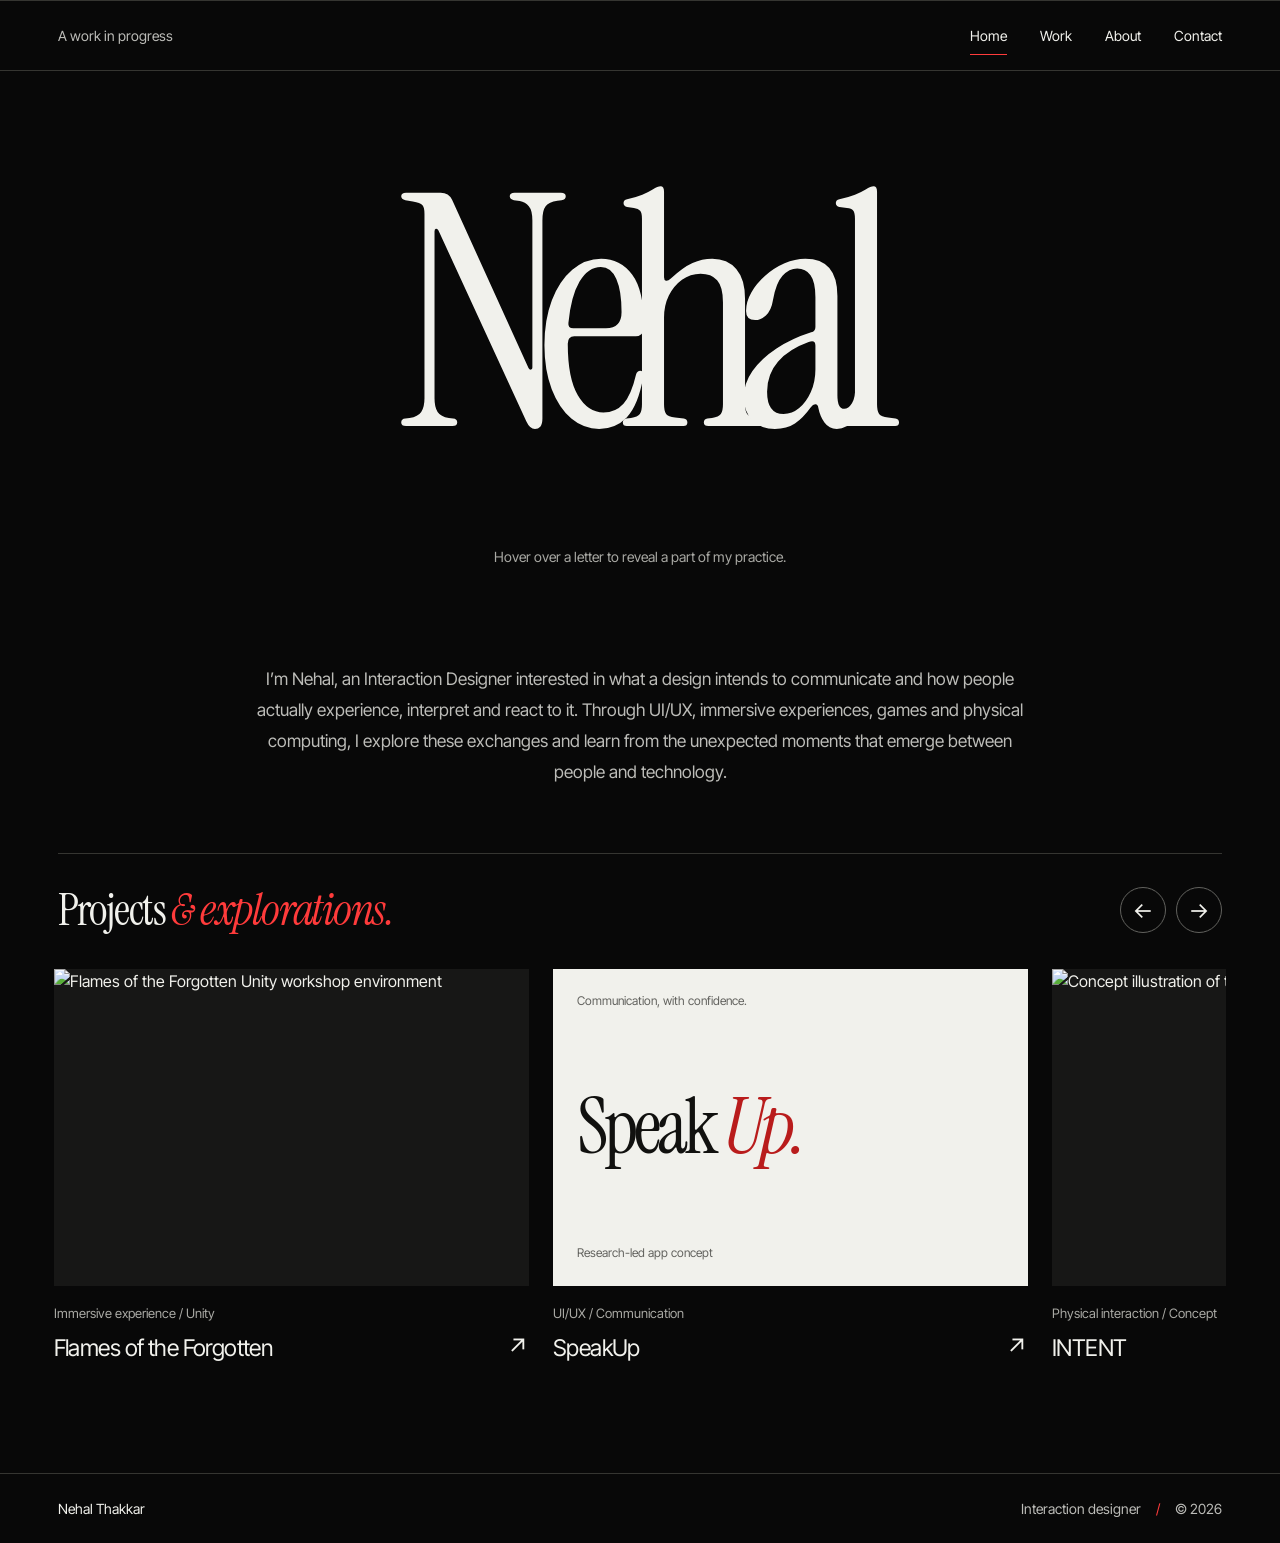
==== index.html @ 82a0279f "Add files via upload" ====
<!doctype html>
<html lang="en">
<head>
  <meta charset="utf-8">
  <meta name="viewport" content="width=device-width,initial-scale=1">
  <meta name="theme-color" content="#080808">
  <title>Nehal Thakkar ,  Interaction Designer</title>
  <meta name="description" content="Interaction design across digital interfaces, physical objects and immersive experiences.">
  <link rel="icon" type="image/svg+xml" href="./assets/favicon.svg">
  <link rel="preconnect" href="https://fonts.googleapis.com">
  <link rel="preconnect" href="https://fonts.gstatic.com" crossorigin>
  <link href="https://fonts.googleapis.com/css2?family=Instrument+Serif:ital@0;1&family=Inter+Tight:wght@400;500;600;700;800&display=swap" rel="stylesheet">
  <link rel="stylesheet" href="./theme.css">
  <link rel="stylesheet" href="./minimal.css">
</head>
<body class="minimal-page home-page" id="top">
<a class="skip" href="#main">Skip to content</a>
<header class="site-nav" aria-label="Primary"><a class="nav-brand nav-annotation" href="./index.html" aria-label="Home">A work in progress</a><nav aria-label="Main navigation"><a href="./index.html" aria-current="page">Home</a><a href="./work.html">Work</a><a href="./about.html">About</a><a href="./contact.html">Contact</a></nav></header>
<main id="main" class="minimal-home">
  <section class="kinetic-cover" aria-labelledby="hero-title">
    <h1 id="hero-title" class="sr-only">Nehal ,  Interaction Designer</h1>
    <div class="kinetic-stage identity-stage" id="kinetic-stage" role="group" aria-label="Discover the five sides of Nehal" aria-describedby="kinetic-caption">
      <button class="kinetic-letter" type="button" data-identity="Research" data-description="Finding the question worth asking." aria-label="N: hover or focus to reveal Research" aria-pressed="false" aria-controls="identity-reveal"><span aria-hidden="true">N</span></button>
      <button class="kinetic-letter" type="button" data-identity="UI/UX design" data-description="Making the next step feel clear." aria-label="e: hover or focus to reveal UI/UX design" aria-pressed="false" aria-controls="identity-reveal"><span aria-hidden="true">e</span></button>
      <button class="kinetic-letter" type="button" data-identity="Immersive experiences" data-description="Exploring interaction beyond the screen." aria-label="h: hover or focus to reveal Immersive experiences" aria-pressed="false" aria-controls="identity-reveal"><span aria-hidden="true">h</span></button>
      <button class="kinetic-letter" type="button" data-identity="Game design" data-description="Making room for curiosity and play." aria-label="a: hover or focus to reveal Game design" aria-pressed="false" aria-controls="identity-reveal"><span aria-hidden="true">a</span></button>
      <button class="kinetic-letter" type="button" data-identity="Physical computing" data-description="Turning a physical gesture into a response." aria-label="l: hover or focus to reveal Physical computing" aria-pressed="false" aria-controls="identity-reveal"><span aria-hidden="true">l</span></button>
    </div>
    <p class="kinetic-caption" id="kinetic-caption">Hover over a letter to reveal a part of my practice.</p>
    <div class="identity-reveal" id="identity-reveal" role="status" aria-live="polite" aria-atomic="true">
      <p class="identity-title" id="identity-title"></p>
      <p class="identity-description" id="identity-description"></p>
    </div>
    <p class="home-introduction">I’m Nehal, an Interaction Designer interested in what a design intends to communicate and how people actually experience, interpret and react to it. Through UI/UX, immersive experiences, games and physical computing, I explore these exchanges and learn from the unexpected moments that emerge between people and technology.</p>
  </section>
  <section class="home-projects" id="projects" aria-labelledby="projects-title">
    <div class="projects-heading"><h2 id="projects-title">Projects <em>&amp; explorations.</em></h2><div class="carousel-controls"><button type="button" id="projects-prev" aria-label="Previous projects" aria-controls="project-track" disabled>←</button><button type="button" id="projects-next" aria-label="Next projects" aria-controls="project-track">→</button></div></div>
    <div class="project-track" id="project-track" tabindex="0" role="region" aria-roledescription="carousel" aria-label="Projects and explorations">
      <a class="project-slide" href="./flames-of-the-forgotten.html"><div class="slide-media"><img src="./assets/flames-workshop.webp" alt="Flames of the Forgotten Unity workshop environment" width="1382" height="732" loading="lazy"></div><p class="slide-category">Immersive experience / Unity</p><div class="slide-title"><h3>Flames of the Forgotten</h3><span aria-hidden="true">↗</span></div></a>
      <a class="project-slide" href="./speak-up.html"><div class="slide-media speak-slide" aria-hidden="true"><span class="speak-slide-label">Communication, with confidence.</span><span class="speak-slide-word">Speak<em>Up.</em></span><span class="speak-slide-foot">Research-led app concept</span></div><p class="slide-category">UI/UX / Communication</p><div class="slide-title"><h3>SpeakUp</h3><span aria-hidden="true">↗</span></div></a>
      <a class="project-slide" href="./explorations.html#intent" data-project="intent"><div class="slide-media"><img src="./assets/intent-cover.webp" alt="Concept illustration of the INTENT bicycle bell" width="1600" height="1100" loading="lazy"></div><p class="slide-category">Physical interaction / Concept</p><div class="slide-title"><h3>INTENT</h3><span aria-hidden="true">↗</span></div></a>
      <a class="project-slide" href="./explorations.html#residual-signals" data-project="residual-signals"><div class="slide-media"><img src="./assets/residual-signals-cover.webp" alt="Concept illustration of an eye and layered screens for Residual Signals" width="1600" height="1100" loading="lazy"></div><p class="slide-category">Behaviour / Experiment</p><div class="slide-title"><h3>Residual Signals</h3><span aria-hidden="true">↗</span></div></a>
    </div>
  </section>
  <dialog class="project-dialog" id="project-dialog" aria-labelledby="project-dialog-title">
    <button class="project-dialog-close" type="button" id="project-dialog-close" aria-label="Close project">Close ×</button>
    <img id="project-dialog-image" src="./assets/intent-cover.webp" alt="" width="1600" height="1100" loading="lazy">
    <div class="project-dialog-copy"><h2 id="project-dialog-title">INTENT</h2><p id="project-dialog-description"></p></div>
  </dialog>
</main>
<footer class="quiet-footer"><span>Nehal Thakkar</span><span>Interaction designer <span aria-hidden="true">/</span> © 2026</span></footer>
<script src="./home.js" defer></script>
<script src="./projects.js" defer></script>
</body>
</html>
---- theme.css ----
:root{--dark:#080808;--ink:#11110f;--paper:#f1f1ec;--orange:#ff3b3b;--orange-ink:#b91c1c;--line:#d0d0c9;--serif:"Instrument Serif",Georgia,"Times New Roman",serif;--sans:"Inter Tight",Arial,Helvetica,sans-serif;--gutter:4.5vw;--teal:#080808;--yellow:#f1f1ec;--bg:#f1f1ec;--accent:#b91c1c;--muted:#63635e;--max:1440px}
*{box-sizing:border-box}html{scroll-behavior:smooth;scroll-padding-top:105px}body{margin:0;background:var(--paper);color:var(--ink);font:16px/1.6 var(--sans);-webkit-font-smoothing:antialiased}::selection{background:var(--orange);color:var(--dark)}a{color:inherit;text-underline-offset:.3em}button,input,textarea,summary{font:inherit}img{display:block;max-width:100%;height:auto}a:focus-visible,button:focus-visible,summary:focus-visible{outline:2px solid var(--orange);outline-offset:6px}
.skip{position:absolute;left:20px;top:-100px;z-index:100;padding:14px 20px;background:var(--paper);color:var(--ink);font-size:16px}.skip:focus{top:14px}.status-dot{display:inline-block;flex:none;width:7px;height:7px;border-radius:50%;background:var(--orange)}
.site-nav{position:sticky;top:0;z-index:30;display:flex;align-items:center;justify-content:space-between;gap:24px;width:100%;padding:20px var(--gutter);background:var(--dark);color:var(--paper);border-top:1px solid #353531;border-bottom:1px solid #353531}.site-nav a{text-decoration:none}.nav-brand{font:600 31px/.9 var(--sans);letter-spacing:-.075em;white-space:nowrap;display:inline-flex;align-items:center}.nav-brand>span{font-weight:400;color:var(--orange);font-size:34px;margin-left:5px;line-height:.8}.nav-note{font:13px/1.4 var(--sans);color:#aaa9a4;margin-right:auto;margin-left:22px}
.site-nav nav{position:static;display:flex;align-items:center;gap:34px;background:none;color:inherit;border:0;padding:0;overflow:visible;font-family:var(--sans)}.site-nav nav>a{font-size:14px;line-height:1.5;white-space:nowrap;position:relative;padding:4px 0;transition:color .2s}.site-nav nav>a:hover{color:var(--orange)}.site-nav nav>a[aria-current=page]:after{content:"";position:absolute;bottom:-5px;left:0;right:0;height:1px;background:var(--orange)}.site-nav .nav-contact{display:flex;align-items:center;gap:9px}
.shell,.wrap{width:min(var(--max),91%);margin-left:auto;margin-right:auto}
.portfolio-page h1,.portfolio-page h2{font-family:var(--serif);font-weight:400;letter-spacing:-.035em;line-height:1.04}.portfolio-page h1 em,.portfolio-page h2 em{font-family:var(--serif);font-weight:400;font-style:italic;color:var(--orange-ink)}.portfolio-page h3{font-family:var(--sans);font-weight:500;letter-spacing:-.035em}
.portfolio-page .eyebrow,.portfolio-page .mono,.portfolio-page figcaption,.portfolio-page dt{font-family:var(--sans);letter-spacing:0;font-size:14px;line-height:1.5}.portfolio-page .eyebrow{color:var(--muted);text-transform:none}
.portfolio-page .page-intro,.portfolio-page .about-hero{padding:88px 0 75px}.portfolio-page .page-intro h1,.portfolio-page .about-hero h1{font-size:clamp(58px,8.4vw,126px);line-height:1.02;letter-spacing:-.035em;font-weight:400;margin:35px 0}.portfolio-page .page-intro p{font-size:21px;line-height:1.5;max-width:590px;letter-spacing:-.015em}.portfolio-page .page-links{gap:18px;margin-top:35px}
.portfolio-page .pill{border:1px solid #aaa9a1;border-radius:0;padding:14px 20px;font-size:14px;font-weight:400;background:transparent;min-height:48px;transition:color .2s,background .2s,border-color .2s}.portfolio-page .pill:hover{background:var(--dark);color:var(--paper);border-color:var(--dark);transform:none}
.portfolio-page .work,.portfolio-page .practice{background:var(--dark);color:var(--paper);padding:88px 0}.portfolio-page .section-head{margin-bottom:55px;align-items:end;gap:40px}.portfolio-page .section-head h2,.portfolio-page .tools h2{font-size:clamp(48px,6.5vw,96px);font-weight:400;letter-spacing:-.035em;line-height:1.02}.portfolio-page .section-head p{font-size:17px;color:#bdbdb7}.portfolio-page .work .eyebrow,.portfolio-page .practice .eyebrow{color:#bdbdb7}
.portfolio-page .case-cover,.portfolio-page .ui-cover{border-radius:0}.portfolio-page .case-cover{aspect-ratio:1.9}.portfolio-page .cover-chip{border-radius:0;background:var(--paper);color:var(--ink);font-size:13px;font-weight:400;padding:10px 16px}.portfolio-page .case-caption{padding:25px 0 70px}.portfolio-page .case-caption h3{font-size:clamp(28px,3.1vw,45px);font-weight:400;margin:10px 0 16px}.portfolio-page .case-caption p{color:#bdbdb7;line-height:1.6}.portfolio-page .case-caption .pill{background:transparent;border-color:#65655f;color:var(--paper)}.portfolio-page .case-caption .pill:hover{background:var(--paper);color:var(--ink);border-color:var(--paper)}
.portfolio-page .ui-cover{background:var(--paper);color:var(--ink);padding:clamp(32px,6vw,80px);min-height:360px;position:relative}.portfolio-page .ui-cover h3{font-family:var(--serif);font-size:clamp(75px,11vw,158px);font-weight:400;letter-spacing:-.045em}.portfolio-page .ui-cover em{font-family:var(--serif);font-style:italic;color:var(--orange-ink)}.portfolio-page .ui-cover .eyebrow{color:var(--muted)}.portfolio-page .ui-cover:after{content:"↗";position:absolute;right:35px;bottom:25px;font-size:40px;transition:transform .2s,color .2s}.portfolio-page .ui-cover:hover:after{color:var(--orange-ink);transform:translate(3px,-3px)}
.portfolio-page .explorations,.portfolio-page .project-row{border-color:#41413d}.portfolio-page .explorations{padding-top:45px}.portfolio-page .explorations>h3{font-weight:400}.portfolio-page .project-row{padding:26px 0}.portfolio-page .project-row summary span:first-child{font-size:26px;font-weight:400}.portfolio-page .project-row summary .label{color:#bcbcb7;font-size:14px}.portfolio-page .project-row summary:after{color:var(--orange)}.portfolio-page .project-row p,.portfolio-page .exploration-note{color:#bcbcb7}.portfolio-page .project-row summary{min-height:40px}.portfolio-page .work .page-links .pill{border-color:#77776f;color:var(--paper)}.portfolio-page .work .page-links .pill:hover{color:var(--ink);background:var(--paper)}
.portfolio-page .outro{background:var(--paper);color:var(--ink);padding:75px 0;border-top:1px solid var(--line)}.portfolio-page .outro h2{font-size:clamp(48px,5.9vw,88px);font-weight:400;line-height:1.06;letter-spacing:-.035em}.portfolio-page .footer{background:var(--dark);color:#bdbdb7;padding:28px 0;border-top:1px solid #353531}.portfolio-page .footer .shell{font-size:13px;gap:28px;flex-wrap:wrap;align-items:center}.portfolio-page .footer nav{gap:24px}.portfolio-page .footer a{font-size:14px;color:var(--paper)}
.portfolio-page .bio-grid{margin-top:65px;gap:90px;align-items:start}.portfolio-page .name-poster{border-radius:0;transform:none;min-height:460px;padding:50px 35px;aspect-ratio:1;background:var(--dark);color:var(--paper)}.portfolio-page .name-poster .initials{font:clamp(100px,13vw,210px)/1.15 var(--serif);letter-spacing:-.08em}.portfolio-page .name-poster .asterisk{font:400 68px/.8 var(--sans);color:var(--orange)}.portfolio-page .name-poster .eyebrow{color:#bdbdb7}.portfolio-page .bio-text .lead{font-size:clamp(26px,2.5vw,36px);font-weight:400;line-height:1.3;letter-spacing:-.03em;margin-top:0}.portfolio-page .bio-text p{font-size:17px;line-height:1.65}.portfolio-page .about-facts{gap:24px}.portfolio-page .about-facts dt{font-size:14px;font-weight:400;color:var(--muted)}.portfolio-page .about-facts dd{font-size:16px}
.portfolio-page .practice-grid{gap:40px}.portfolio-page .practice-grid article{border-color:#41413d;padding-top:26px}.portfolio-page .practice-grid h3{font-size:30px;font-weight:400;line-height:1.1;margin:26px 0 22px}.portfolio-page .practice-grid p{color:#bdbdb7;line-height:1.6}.portfolio-page .practice-grid .eyebrow{color:var(--orange);font-family:var(--serif);font-size:48px;line-height:1}.portfolio-page .tools{padding:88px 0}.portfolio-page .tool-list{gap:0 65px;margin-top:55px}.portfolio-page .tool-list>div{padding:25px 0}.portfolio-page .tool-list h3{font-size:25px;font-weight:400}.portfolio-page .tool-list p{font-size:16px;color:var(--muted)}.portfolio-page .personal-note{padding:45px 0}.portfolio-page .personal-note p{font-size:24px;line-height:1.5;letter-spacing:-.02em}.portfolio-page .about-cta{padding-bottom:80px}
.portfolio-page .contact-grid{gap:80px;padding:0 0 85px}.portfolio-page .contact-card{border-radius:0;background:var(--dark);color:var(--paper);padding:50px}.portfolio-page .contact-card .eyebrow{color:var(--orange)}.portfolio-page .contact-card h2{font-size:clamp(45px,4.3vw,66px);line-height:1.08;letter-spacing:-.035em;margin:30px 0}.portfolio-page .contact-card p{color:#c3c3bd}.portfolio-page .contact-card .mini{font-size:14px;padding-top:50px;margin-bottom:0}.portfolio-page .contact-topics h2{font-family:var(--sans);font-size:23px;letter-spacing:-.025em;margin:0 0 25px}.portfolio-page .contact-topics p{font-size:16px;padding:22px 0;margin:0;color:var(--muted)}.portfolio-page .contact-topics strong{display:inline-block;color:var(--ink);font-weight:500;margin-bottom:8px}
.portfolio-page .case-reading{max-width:1000px;padding-bottom:90px}.portfolio-page .case-reading section{padding:55px 0}.portfolio-page .case-reading h2{font-size:clamp(37px,4.2vw,61px);letter-spacing:-.025em;line-height:1.1}.portfolio-page .case-reading h3{font-size:25px;font-weight:400;margin-top:32px}.portfolio-page .case-reading p,.portfolio-page .case-reading li{font-size:18px;line-height:1.75;max-width:800px}.portfolio-page .case-reading table{font-size:16px;line-height:1.6}.portfolio-page .case-reading th{font-weight:500}.portfolio-page .project-meta span,.portfolio-page .tag{border-radius:0;font-size:14px;padding:8px 12px}.portfolio-page .image-space{background:#e8e8e1;border:1px dashed #a0a099;border-radius:0;color:var(--ink)}.portfolio-page .image-space strong{font-size:20px;font-weight:500}.portfolio-page .image-space small{font-size:14px}.portfolio-page .research-image{background:white;border-radius:0}.portfolio-page .case-reading .note{font-size:16px;border-color:var(--orange-ink)}
.case-flames .hero{padding:85px 0 45px}.case-flames .hero h1{font-family:var(--serif);font-size:clamp(65px,8.7vw,130px);font-weight:400;line-height:.98;letter-spacing:-.035em}.case-flames .hero h1 em{font-family:var(--serif);font-style:italic;font-weight:400;color:var(--orange-ink)}.case-flames .hero-foot{margin-top:30px}.case-flames .intro{font-size:23px;line-height:1.5}.case-flames main>nav{top:76px;background:var(--paper);padding:16px var(--gutter);border-color:var(--line);gap:24px}.case-flames main>nav a{font-size:14px}.case-flames section{padding:80px 0}.case-flames h2{font-size:clamp(40px,4.3vw,63px);line-height:1.08}.case-flames h3{font-size:25px;font-weight:400;line-height:1.25}.case-flames .section-number{font-size:13px;line-height:1.5}.case-flames .question{font-family:var(--serif);font-size:clamp(42px,4.8vw,69px);line-height:1.1}.case-flames .body-copy p{font-size:17px;line-height:1.75}.case-flames .dark{background:var(--dark);color:var(--paper)}.case-flames .dark .eyebrow,.case-flames .step span{color:var(--orange)}.case-flames .dark .section-number,.case-flames .dark figcaption{color:#bcbcb7}.case-flames .step{border-color:#484843}.case-flames .step span{font:46px/1 var(--serif)}.case-flames .step h3{margin-top:28px}.case-flames .panel{padding:32px}.case-flames .panel small{font:14px/1.5 var(--sans);text-transform:none;color:var(--orange-ink)}.case-flames .band{background:#e6e6df;padding:35px}.case-flames .ending{background:#e6e6df}.case-flames .ending:last-child{background:#efddd4}.case-flames .ending .mono{color:var(--muted)}.case-flames .ending:last-child .mono{color:var(--orange-ink)}.case-flames .note{font-size:15px}.case-flames .closing{padding:80px 0}.case-flames .credits{font-size:14px}.case-flames main summary{font-weight:500;font-size:17px;padding-right:12px}.case-flames>footer{background:var(--dark);color:var(--paper);font-size:14px;padding:28px var(--gutter)}
@media(max-width:1050px){.nav-note{display:none}.portfolio-page .bio-grid{gap:50px}.portfolio-page .name-poster{min-height:380px}.portfolio-page .contact-grid{gap:45px}.portfolio-page .contact-card{padding:35px}.site-nav nav{gap:25px}}
@media(max-width:760px){:root{--gutter:6vw}html{scroll-padding-top:145px}.site-nav{padding:18px var(--gutter);gap:18px}.site-nav nav{gap:20px}.site-nav nav>a{font-size:14px}.nav-brand{font-size:28px}.nav-brand>span{font-size:30px}.shell,.wrap{width:88%}.portfolio-page .page-intro,.portfolio-page .about-hero{padding:55px 0}.portfolio-page .page-intro h1,.portfolio-page .about-hero h1{font-size:clamp(50px,10vw,78px);margin:28px 0;overflow-wrap:break-word}.portfolio-page .page-intro p{font-size:19px}.portfolio-page .section-head h2,.portfolio-page .tools h2{font-size:clamp(47px,8vw,68px)}.portfolio-page .section-head p{margin-top:28px}.portfolio-page .work,.portfolio-page .practice,.portfolio-page .tools{padding:60px 0}.portfolio-page .case-cover{aspect-ratio:1.3}.portfolio-page .case-caption{padding-bottom:48px}.portfolio-page .case-caption h3{font-size:31px}.portfolio-page .case-caption .pill{margin-top:20px}.portfolio-page .ui-cover{min-height:290px}.portfolio-page .ui-cover h3{font-size:clamp(70px,15vw,115px)}.portfolio-page .outro{padding:55px 0}.portfolio-page .outro .shell{align-items:start}.portfolio-page .footer .shell{align-items:start;gap:25px}.portfolio-page .bio-grid{grid-template-columns:1fr;gap:40px;margin-top:45px}.portfolio-page .name-poster{max-width:none;width:100%;min-height:360px;aspect-ratio:1.3}.portfolio-page .name-poster .initials{font-size:160px}.portfolio-page .practice-grid{grid-template-columns:1fr;gap:20px}.portfolio-page .practice-grid article{padding-top:24px}.portfolio-page .tool-list{grid-template-columns:1fr}.portfolio-page .contact-grid{grid-template-columns:1fr;gap:45px;padding-bottom:60px}.portfolio-page .contact-card{padding:32px}.portfolio-page .contact-card h2{font-size:48px}.portfolio-page .contact-topics h2{font-size:23px}.portfolio-page .contact-card .mini{padding-top:30px}.portfolio-page .case-reading{padding:0 6vw 60px}.portfolio-page .case-reading section{padding:40px 0}.portfolio-page .case-reading p,.portfolio-page .case-reading li{font-size:17px}.portfolio-page .personal-note p{font-size:22px}.case-flames .hero{padding:55px 0 30px}.case-flames .hero h1{font-size:clamp(61px,11vw,88px)}.case-flames .intro{font-size:21px}.case-flames main>nav{top:75px;gap:22px}.case-flames section{padding:55px 0}.case-flames .section-grid{gap:20px}.case-flames .panel,.case-flames .ending,.case-flames .band{padding:25px}.case-flames .closing{padding:55px 0}}
@media(max-width:510px){.site-nav{flex-wrap:wrap;gap:18px;padding-top:18px;padding-bottom:16px}.site-nav .nav-brand{font-size:27px}.site-nav nav{width:100%;justify-content:space-between;gap:14px}.site-nav nav>a{font-size:14px}.site-nav .nav-contact{gap:6px}.case-flames main>nav{top:117px}.portfolio-page .about-hero h1{font-size:clamp(40px,9.8vw,53px)}.portfolio-page .page-intro h1{font-size:clamp(47px,10vw,59px)}.portfolio-page .page-links .pill{padding:13px 17px;font-size:14px}.portfolio-page .footer nav{gap:22px;flex-wrap:wrap}.portfolio-page .section-head{margin-bottom:35px}.portfolio-page .name-poster{min-height:320px}.portfolio-page .contact-card h2{font-size:42px}.portfolio-page .about-facts{grid-template-columns:1fr;gap:24px}.portfolio-page .project-row summary span:first-child{font-size:23px}.portfolio-page .case-reading table{min-width:480px}.portfolio-page .case-reading .table-scroll{overflow:auto}.case-flames .facts{gap:25px}.case-flames .hero h1{font-size:clamp(53px,11vw,70px)}}
@media(prefers-reduced-motion:reduce){html{scroll-behavior:auto}*,*:before,*:after{animation:none!important;transition:none!important}}
---- minimal.css ----
/* Quiet shared surfaces for Home, About, Explorations and Contact. */
.minimal-page{background:var(--dark);color:var(--paper);min-height:100svh;display:flex;flex-direction:column}
.minimal-page p,.minimal-page h1,.minimal-page h2,.minimal-page figure{margin:0}
.minimal-page h1{font:400 clamp(3.5rem,6.5vw,6.5rem)/1.02 var(--serif);letter-spacing:-.035em}
.minimal-page em{color:var(--orange);font-weight:400}
.minimal-page main{flex:1}
.sr-only{position:absolute!important;width:1px!important;height:1px!important;padding:0!important;margin:-1px!important;overflow:hidden!important;clip:rect(0,0,0,0)!important;white-space:nowrap!important;border:0!important}
.small-label{font-size:.75rem;letter-spacing:.09em;color:#bcbcb8;margin-bottom:28px!important}
.quiet-footer{display:flex;justify-content:space-between;align-items:center;gap:24px;padding:24px var(--gutter);border-top:1px solid #353531;background:var(--dark);color:#bcbcb8;font:400 .875rem/1.5 var(--sans)}
.quiet-footer>span:first-child{color:var(--paper)}.quiet-footer>span:last-child>span{margin:0 12px;color:var(--orange)}
.minimal-home{padding:27px var(--gutter) 36px;min-height:calc(100svh - 145px);display:flex;flex-direction:column}
.home-meta{display:flex;justify-content:space-between;align-items:center;gap:20px;color:#bcbcb8;font-size:.75rem;letter-spacing:.08em}
.minimal-about{display:grid;align-items:center;min-height:calc(100svh - 145px);padding:76px var(--gutter)}
.about-essential{display:grid;grid-template-columns:1fr 1fr;align-items:center;gap:clamp(48px,9vw,145px);max-width:1300px;margin:auto;width:100%}
.essential-bio{max-width:475px}.essential-bio>p{font-size:clamp(1.125rem,1.6vw,1.375rem);line-height:1.6}.essential-bio>p+p{color:#bcbcb8;margin-top:20px}
.essential-bio dl{margin:36px 0 0;padding-top:26px;border-top:1px solid #353531;display:grid;gap:22px}.essential-bio dt{font-size:.8125rem;color:#999993;margin-bottom:5px}.essential-bio dd{font-size:1rem;line-height:1.6;margin:0}
.minimal-explorations{padding:65px var(--gutter) 75px;max-width:1700px;width:100%;margin:auto}
.exploration-intro{margin-bottom:54px}.exploration-intro h1{font-size:clamp(4rem,7vw,7rem)}
.side-quests{display:grid;grid-template-columns:1fr 1fr;gap:38px}.quest{min-width:0}.quest>img{width:100%;aspect-ratio:1.5;object-fit:cover}
.quest-meta{display:flex;justify-content:space-between;gap:20px;color:#bcbcb8;font-size:.8125rem;margin:20px 0 6px}.quest-meta>span:last-child{color:#999993}
.quest summary{display:flex;align-items:center;justify-content:space-between;gap:20px;min-height:60px;cursor:pointer;list-style:none;border-bottom:1px solid #353531;padding:0 0 14px}.quest summary::-webkit-details-marker{display:none}
.quest h2{font:400 clamp(1.75rem,2.6vw,2.5rem)/1.1 var(--sans);letter-spacing:-.035em}.quest-toggle:before{content:'+';color:var(--orange);font-size:1.8rem}.quest details[open] .quest-toggle:before{content:'−'}
.quest details>p{font-size:1rem;line-height:1.7;color:#bcbcb8;margin-top:20px;max-width:530px}
.minimal-contact{display:grid;place-content:center;justify-items:center;padding:65px var(--gutter);min-height:calc(100svh - 145px)}
.visiting-card{width:min(600px,88vw);perspective:1600px}
.card-turner{display:grid;transform-style:preserve-3d;transition:transform .65s cubic-bezier(.22,.7,.2,1)}
.visiting-card.is-flipped .card-turner{transform:rotateY(180deg)}
.card-face{grid-area:1/1;min-width:0;min-height:355px;backface-visibility:hidden;-webkit-backface-visibility:hidden;background:var(--paper);color:var(--ink);padding:34px 38px;border:0;border-radius:4px;box-shadow:0 20px 55px #0005}
.card-front{display:flex;flex-direction:column;align-items:stretch;text-align:left;cursor:pointer;transform:rotateY(0deg);touch-action:manipulation}
.card-role{font-size:.75rem;letter-spacing:.11em;color:#62625e}
.card-name{display:block;font:400 clamp(3.25rem,5.5vw,4.875rem)/.95 var(--serif);letter-spacing:-.035em;padding:30px 0 28px}.card-plus{color:var(--orange-ink);font-family:var(--sans);font-size:.65em;margin-left:8px}
.card-bottom{display:flex;justify-content:space-between;align-items:center;margin-top:auto;color:#62625e;font-size:.875rem}.card-bottom>span:last-child{font-size:1.75rem;color:var(--orange-ink)}
.card-back{display:flex;flex-direction:column;transform:rotateY(180deg);gap:20px}
.card-back-title{font:400 2.375rem/1.1 var(--serif);letter-spacing:-.03em}
.card-social{display:block;text-decoration:none;border-top:1px solid #c9c9c1;padding-top:15px;min-height:65px}.card-social>span{display:block;font-size:.8125rem;color:#62625e;margin-bottom:5px}.card-social strong{font-size:clamp(1rem,2.4vw,1.25rem);font-weight:400;display:flex;align-items:center;justify-content:space-between;gap:8px;overflow-wrap:anywhere}.card-social strong>span{color:var(--orange-ink);flex-shrink:0}.card-social:hover strong{color:var(--orange-ink)}
.card-return{align-self:end;margin-top:auto;padding:7px 0 3px;min-height:44px;border:0;background:transparent;font-size:.875rem;cursor:pointer;color:#62625e}.card-return span{margin-left:12px;color:var(--orange-ink)}
.card-face:focus-visible,.card-face :focus-visible{outline-color:var(--orange-ink)}
@media(min-width:1700px){.minimal-home,.minimal-about,.minimal-explorations{padding-left:max(var(--gutter),calc((100vw - 1500px)/2));padding-right:max(var(--gutter),calc((100vw - 1500px)/2))}.minimal-explorations{max-width:none}}
@media(max-width:900px){.about-essential{gap:40px}.essential-bio>p{font-size:1.125rem}}
@media(max-width:700px){.minimal-home{min-height:auto;padding-bottom:35px}.about-essential{grid-template-columns:1fr;gap:44px}.minimal-about{padding:55px var(--gutter);min-height:auto}.essential-bio{max-width:none}.side-quests{grid-template-columns:1fr;gap:45px}.minimal-explorations{padding-top:45px;padding-bottom:50px}.exploration-intro{margin-bottom:38px}.quest-meta{font-size:.8125rem}.minimal-contact{padding:55px var(--gutter);min-height:calc(100svh - 190px)}.card-face{padding:28px;min-height:345px}.quiet-footer{font-size:.8125rem;gap:18px}.quiet-footer>span:last-child>span{margin:0 5px}}
@media(max-width:380px){.card-face{padding:25px 22px}.card-name{font-size:3.25rem}.quiet-footer{flex-wrap:wrap;gap:7px}.card-social strong{font-size:1rem}}
@media(prefers-reduced-motion:reduce){.card-turner{transition:none}}

/* The type is the interaction: touch, displacement and a soft return. */
.site-nav .nav-brand{font-weight:600;letter-spacing:-.07em}
.site-nav nav{gap:clamp(18px,2.6vw,38px)}
.minimal-home{overflow:hidden}
.kinetic-cover{flex:1;display:flex;flex-direction:column;justify-content:center;align-items:center;gap:18px;width:100%;max-width:1440px;margin:0 auto;padding:32px 0 14px}
.minimal-home .kinetic-cover h1{font:400 clamp(1.375rem,2.2vw,2rem)/1.4 var(--sans);letter-spacing:-.025em;text-align:center;color:#d5d5ce}
.kinetic-stage{position:relative;display:flex;justify-content:center;align-items:center;width:100%;padding:16px 8px 22px;min-width:0;isolation:isolate;font:400 clamp(10rem,min(32vw,38svh),29rem)/.95 var(--serif);letter-spacing:-.055em}
.kinetic-letter{position:relative;display:block;flex:none;padding:0;margin:0 -.014em;border:0;background:none;border-radius:5px;font:inherit;letter-spacing:inherit;color:var(--paper);cursor:grab;touch-action:none;user-select:none;-webkit-user-select:none;-webkit-tap-highlight-color:transparent;will-change:transform;transform-origin:50% 70%}
.kinetic-letter>span{display:block;pointer-events:none;line-height:.95;padding-bottom:.1em}
.kinetic-letter.letter-accent{color:var(--orange);font-style:italic;margin-right:.018em}
.kinetic-letter:hover,.kinetic-letter.is-held{color:var(--orange)}.kinetic-letter.is-held{cursor:grabbing;z-index:5}.kinetic-letter:focus-visible{outline:1px dashed #bcbcb8;outline-offset:10px;z-index:4}
.kinetic-period{color:var(--orange);align-self:center;pointer-events:none;line-height:.95;margin-left:-.015em;transform:translateY(-.045em)}
.minimal-home .kinetic-caption{font:400 .875rem/1.5 var(--sans);color:#a9a9a4;letter-spacing:0;text-align:center;margin-top:0}
.minimal-contact{display:flex;flex-direction:column;justify-content:center;align-items:center;padding:75px var(--gutter)}
.contact-composition{display:grid;grid-template-columns:1.1fr 1fr;gap:clamp(45px,7vw,110px);align-items:center;width:100%;max-width:1300px}
.contact-composition .visiting-card{width:100%;max-width:600px}
.contact-conversations{max-width:485px}.contact-conversations h2{font:400 clamp(2.375rem,3.4vw,3.5rem)/1.08 var(--serif);letter-spacing:-.03em;margin:0 0 30px}
.contact-conversations>div{padding:20px 0;border-top:1px solid #353531}.contact-conversations>div:last-child{padding-bottom:0}
.contact-conversations h3{font:500 1rem/1.5 var(--sans);margin:0 0 6px}.contact-conversations p{font:400 1rem/1.65 var(--sans);color:#bcbcb8;max-width:385px}
@media(max-width:950px){.contact-composition{grid-template-columns:1fr;max-width:600px;gap:55px}.contact-conversations{max-width:none}.contact-conversations h2 br{display:none}.contact-conversations p{max-width:none}}
@media(max-width:700px){.kinetic-cover{padding:62px 0 40px;gap:28px}.kinetic-stage{font-size:clamp(9rem,35vw,17rem);padding:32px 0 40px}.minimal-home .kinetic-cover h1{font-size:1.375rem;max-width:270px}.minimal-home .kinetic-caption{font-size:.875rem}.minimal-home{min-height:calc(100svh - 191px)}.site-nav nav{gap:16px}.minimal-contact{padding:50px var(--gutter)}.contact-conversations h2{font-size:2.5rem}}
@media(max-width:510px){.site-nav nav{gap:8px;justify-content:space-between;flex-wrap:wrap}.site-nav nav>a{font-size:.875rem}.kinetic-cover{padding:32px 0;gap:8px}.kinetic-stage{font-size:clamp(8rem,38vw,12rem);padding:26px 0 32px}}
@media(prefers-reduced-motion:reduce){.kinetic-letter{will-change:auto}}

.kinetic-letter.is-pressed{color:var(--orange)}

/* Each letter opens one side of the designer's practice. */
.site-nav .nav-annotation{font:400 .875rem/1.5 var(--sans);letter-spacing:0;color:#bcbcb8}
.identity-stage{font-size:clamp(8rem,min(26vw,36svh),24rem);padding-top:28px;padding-bottom:32px}
.identity-stage .kinetic-letter{margin:0 -.025em}
.identity-stage .kinetic-letter.is-revealed{color:var(--orange)}
.identity-reveal{text-align:center;min-height:76px;max-width:560px;padding:0 12px}
.minimal-home .identity-title{font:400 clamp(1.375rem,2vw,1.875rem)/1.25 var(--serif);color:var(--paper);letter-spacing:-.01em}
.minimal-home .identity-description{font:400 .875rem/1.6 var(--sans);color:#aaa9a4;margin-top:8px}
@media(max-width:700px){.identity-stage{font-size:clamp(6rem,26vw,11rem);padding:35px 0 40px}.minimal-home .kinetic-cover h1{font-size:1.125rem;max-width:330px}.identity-reveal{min-height:84px}.kinetic-cover{gap:12px}}

/* The name, introduction and project collection form one homepage. */
.home-page .kinetic-cover{flex:none;padding-top:36px;padding-bottom:65px;gap:12px}
.identity-stage .kinetic-letter,.identity-stage .kinetic-letter:hover{color:var(--paper)}
.identity-stage .kinetic-letter.is-held,.identity-stage .kinetic-letter.is-pressed,.identity-stage .kinetic-letter.is-revealed{color:var(--orange)}
.home-page .identity-reveal{min-height:64px;max-width:650px}
.home-page .home-introduction{max-width:790px;text-align:center;font:400 clamp(1rem,1.35vw,1.125rem)/1.8 var(--sans);color:#bcbcb8;margin:8px auto 0;padding:0 8px}
.home-projects{width:100%;max-width:1440px;margin:0 auto;padding:32px 0 45px;border-top:1px solid #353531}
.projects-heading{display:flex;justify-content:space-between;align-items:center;gap:24px;margin-bottom:30px}
.projects-heading h2{font:400 clamp(2rem,3.5vw,3.5rem)/1.1 var(--serif);letter-spacing:-.035em}
.carousel-controls{display:flex;gap:10px;flex-shrink:0}.carousel-controls button{width:46px;height:46px;padding:0;border:1px solid #62625e;border-radius:50%;background:none;color:var(--paper);font-size:1.375rem;cursor:pointer}.carousel-controls button:hover:not(:disabled){color:var(--orange);border-color:var(--orange)}.carousel-controls button:disabled{opacity:.3;cursor:default}
.project-track{display:grid;grid-auto-flow:column;grid-auto-columns:calc((100% - 48px)/2.35);gap:24px;overflow-x:auto;overscroll-behavior-x:contain;scroll-snap-type:x mandatory;scroll-padding:0;scrollbar-width:thin;scrollbar-color:#66665f #171716;padding:4px 4px 24px;margin:0 -4px}
.project-slide{display:block;min-width:0;scroll-snap-align:start;text-decoration:none}.slide-media{aspect-ratio:1.5;overflow:hidden;background:#171716}.slide-media img{width:100%;height:100%;object-fit:cover;transition:transform .35s}.project-slide:hover img{transform:scale(1.025)}
.project-slide .slide-category{font:400 .8125rem/1.5 var(--sans);color:#a9a9a4;margin:18px 0 6px}.slide-title{display:flex;align-items:center;justify-content:space-between;gap:20px}.slide-title h3{font:400 clamp(1.25rem,1.8vw,1.625rem)/1.2 var(--sans);letter-spacing:-.025em;margin:0}.slide-title>span{font-size:1.5rem;flex-shrink:0}.project-slide:hover .slide-title{color:var(--orange)}
.speak-slide{background:var(--paper);color:var(--ink);display:flex;flex-direction:column;justify-content:space-between;padding:24px}.speak-slide-label,.speak-slide-foot{font:400 .75rem/1.4 var(--sans)}.speak-slide-label{color:#62625e}.speak-slide-word{font:400 clamp(3.5rem,6vw,6rem)/.85 var(--serif);letter-spacing:-.05em}.speak-slide-word em{display:inline-block;color:var(--orange-ink);margin-left:.1em}.speak-slide-foot{color:#62625e}
.project-dialog{width:min(760px,90vw);max-height:88svh;overflow:auto;padding:0;border:1px solid #55554f;border-radius:4px;background:var(--dark);color:var(--paper)}.project-dialog::backdrop{background:#000c}.project-dialog>img{width:100%;max-height:45svh;object-fit:cover}.project-dialog-close{display:block;margin:12px 20px 12px auto;min-height:44px;border:0;background:transparent;color:var(--paper);cursor:pointer;font-size:.875rem}.project-dialog-copy{padding:28px 32px 35px}.project-dialog-copy h2{font:400 2.5rem/1.1 var(--serif);margin:0 0 20px}.project-dialog-copy p{font:400 1rem/1.75 var(--sans);color:#bcbcb8}
@media(max-width:900px){.project-track{grid-auto-columns:calc((100% - 24px)/1.65)}.speak-slide-word{font-size:clamp(3.5rem,8vw,5.5rem)}}
@media(max-width:700px){.home-page .kinetic-cover{padding:24px 0 45px}.home-page .home-introduction{line-height:1.75;padding:0}.home-projects{padding-top:28px}.projects-heading{gap:16px;align-items:end}.projects-heading h2{font-size:2.25rem;max-width:230px}.carousel-controls{gap:6px}.carousel-controls button{width:44px;height:44px}.project-track{grid-auto-columns:86%;gap:18px}.speak-slide-word{font-size:clamp(3.5rem,15vw,5.5rem)}.project-dialog-copy{padding:25px}}
@media(prefers-reduced-motion:reduce){.project-track{scroll-behavior:auto}.slide-media img{transition:none}}
.kinetic-letter{cursor:pointer;touch-action:manipulation;transition:color .2s,transform .25s}.kinetic-letter:hover,.kinetic-letter:focus-visible{transform:translateY(-8px)}.kinetic-letter.is-revealed{color:var(--orange)}@media(prefers-reduced-motion:reduce){.kinetic-letter{transition:none}.kinetic-letter:hover,.kinetic-letter:focus-visible{transform:none}}
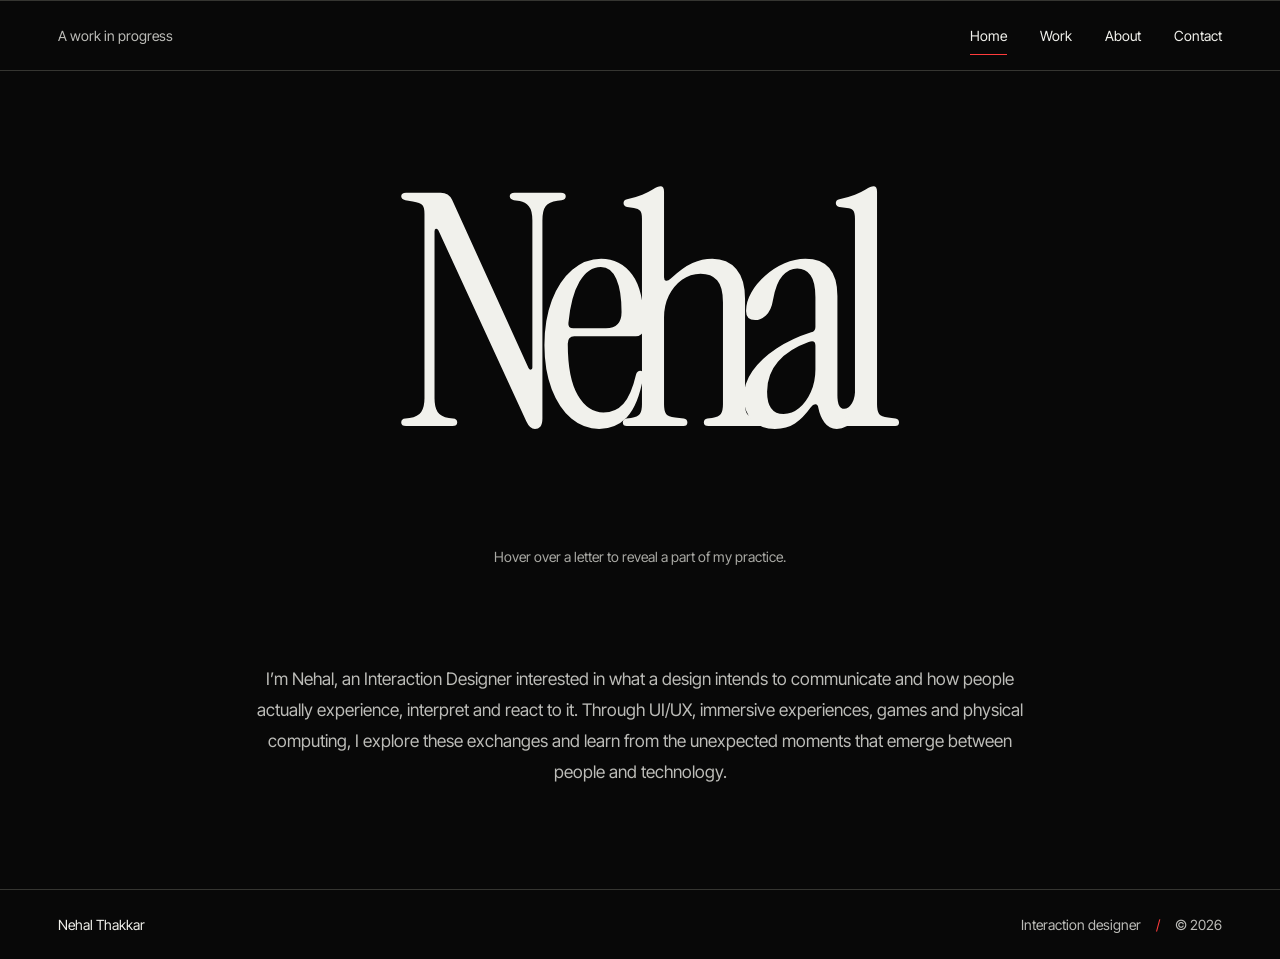
==== commit f08cc1aa: "Add files via upload" ====
--- a/index.html
+++ b/index.html
@@ -33,23 +33,8 @@
     </div>
     <p class="home-introduction">I’m Nehal, an Interaction Designer interested in what a design intends to communicate and how people actually experience, interpret and react to it. Through UI/UX, immersive experiences, games and physical computing, I explore these exchanges and learn from the unexpected moments that emerge between people and technology.</p>
   </section>
-  <section class="home-projects" id="projects" aria-labelledby="projects-title">
-    <div class="projects-heading"><h2 id="projects-title">Projects <em>&amp; explorations.</em></h2><div class="carousel-controls"><button type="button" id="projects-prev" aria-label="Previous projects" aria-controls="project-track" disabled>←</button><button type="button" id="projects-next" aria-label="Next projects" aria-controls="project-track">→</button></div></div>
-    <div class="project-track" id="project-track" tabindex="0" role="region" aria-roledescription="carousel" aria-label="Projects and explorations">
-      <a class="project-slide" href="./flames-of-the-forgotten.html"><div class="slide-media"><img src="./assets/flames-workshop.webp" alt="Flames of the Forgotten Unity workshop environment" width="1382" height="732" loading="lazy"></div><p class="slide-category">Immersive experience / Unity</p><div class="slide-title"><h3>Flames of the Forgotten</h3><span aria-hidden="true">↗</span></div></a>
-      <a class="project-slide" href="./speak-up.html"><div class="slide-media speak-slide" aria-hidden="true"><span class="speak-slide-label">Communication, with confidence.</span><span class="speak-slide-word">Speak<em>Up.</em></span><span class="speak-slide-foot">Research-led app concept</span></div><p class="slide-category">UI/UX / Communication</p><div class="slide-title"><h3>SpeakUp</h3><span aria-hidden="true">↗</span></div></a>
-      <a class="project-slide" href="./explorations.html#intent" data-project="intent"><div class="slide-media"><img src="./assets/intent-cover.webp" alt="Concept illustration of the INTENT bicycle bell" width="1600" height="1100" loading="lazy"></div><p class="slide-category">Physical interaction / Concept</p><div class="slide-title"><h3>INTENT</h3><span aria-hidden="true">↗</span></div></a>
-      <a class="project-slide" href="./explorations.html#residual-signals" data-project="residual-signals"><div class="slide-media"><img src="./assets/residual-signals-cover.webp" alt="Concept illustration of an eye and layered screens for Residual Signals" width="1600" height="1100" loading="lazy"></div><p class="slide-category">Behaviour / Experiment</p><div class="slide-title"><h3>Residual Signals</h3><span aria-hidden="true">↗</span></div></a>
-    </div>
-  </section>
-  <dialog class="project-dialog" id="project-dialog" aria-labelledby="project-dialog-title">
-    <button class="project-dialog-close" type="button" id="project-dialog-close" aria-label="Close project">Close ×</button>
-    <img id="project-dialog-image" src="./assets/intent-cover.webp" alt="" width="1600" height="1100" loading="lazy">
-    <div class="project-dialog-copy"><h2 id="project-dialog-title">INTENT</h2><p id="project-dialog-description"></p></div>
-  </dialog>
 </main>
 <footer class="quiet-footer"><span>Nehal Thakkar</span><span>Interaction designer <span aria-hidden="true">/</span> © 2026</span></footer>
 <script src="./home.js" defer></script>
-<script src="./projects.js" defer></script>
 </body>
 </html>
